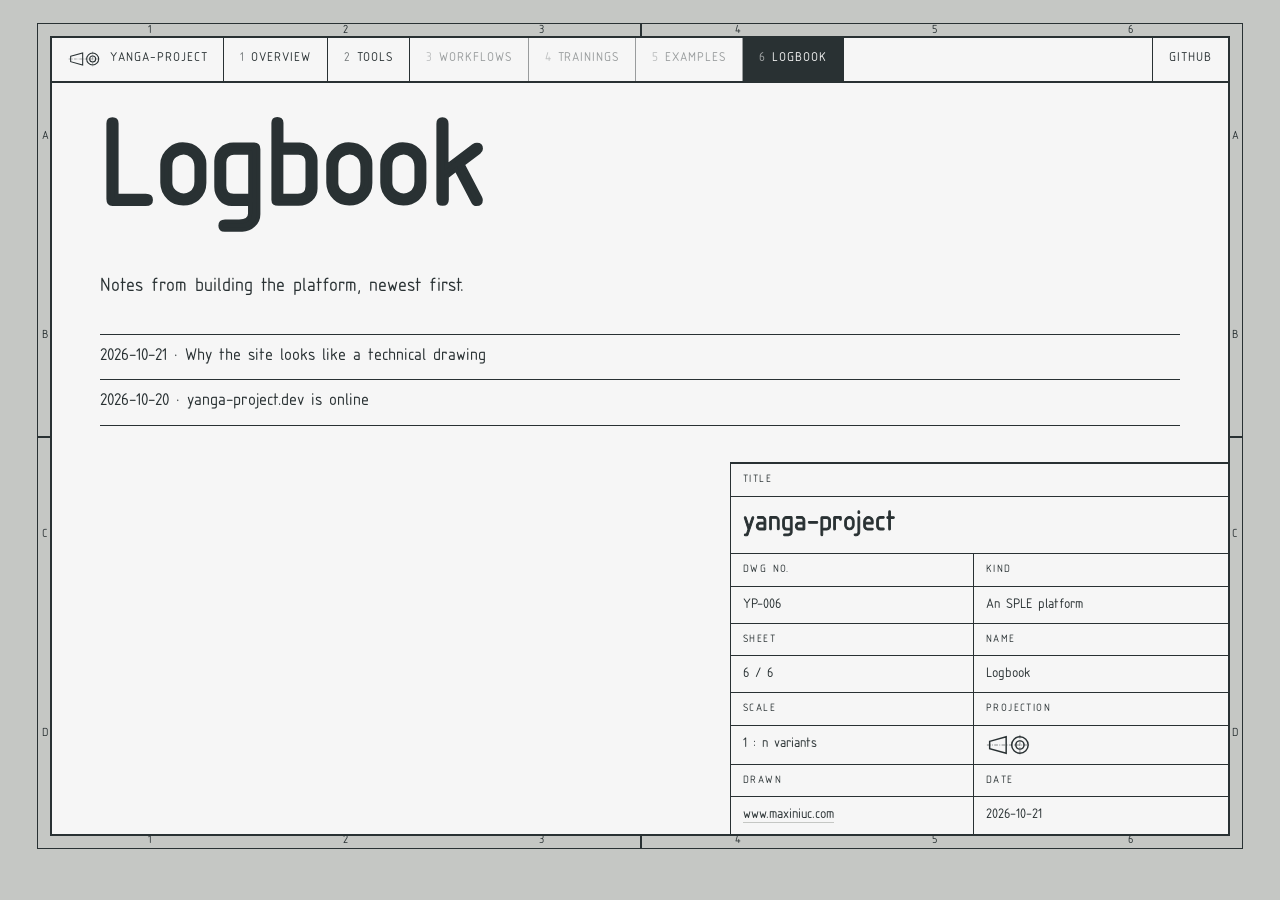
==== logbook.html @ e8eeb4e6 "deploy: a0d599be06879bb6a31e9c701f01dccd35f68ccf" ====
<!doctype html>
<html lang="en">
<head>
<meta charset="utf-8">
<meta name="viewport" content="width=device-width, initial-scale=1">
<title>Logbook · yanga-project</title>
<link rel="icon" href="_static/logo.svg" type="image/svg+xml">
<link rel="stylesheet" href="_static/pygments.css">
<link rel="stylesheet" href="_static/sheet.css">
</head>
<body>
<main class="sheet">
  <div class="zones top"><span>1</span><span>2</span><span>3</span><span>4</span><span>5</span><span>6</span></div>
  <div class="zones under"><span>1</span><span>2</span><span>3</span><span>4</span><span>5</span><span>6</span></div>
  <div class="zones left"><span>A</span><span>B</span><span>C</span><span>D</span></div>
  <div class="zones right"><span>A</span><span>B</span><span>C</span><span>D</span></div>
  <div class="marks" aria-hidden="true"><i></i><i></i><i></i><i></i></div>
  <nav class="index" aria-label="Sheets">
    <a class="home" href="index.html"><img src="_static/logo.svg" alt="">yanga-project</a>
    <a href="index.html"><span class="no">1</span>Overview</a>
    <a href="tools.html"><span class="no">2</span>Tools</a>
    <span class="reserved" title="Not issued yet"><span class="no">3</span>Workflows</span>
    <span class="reserved" title="Not issued yet"><span class="no">4</span>Trainings</span>
    <span class="reserved" title="Not issued yet"><span class="no">5</span>Examples</span>
    <a class="current" href="#"><span class="no">6</span>Logbook</a>
    <a class="gh" href="https://github.com/yanga-project">GitHub</a>
  </nav>

  <div class="page">
  <section id="logbook">
<h1>Logbook</h1>
<p class="lede">Notes from building the platform, newest first.</p>
<div class="toctree-wrapper compound">
<ul>
<li class="toctree-l1"><a class="reference internal" href="logbook/2026-10-21-drawing-set.html">2026-10-21 · Why the site looks like a technical drawing</a></li>
<li class="toctree-l1"><a class="reference internal" href="logbook/2026-10-20-site-online.html">2026-10-20 · yanga-project.dev is online</a></li>
</ul>
</div>
</section>

    <table class="title" aria-label="Title block">
      <tr><th colspan="2">Title</th></tr>
      <tr><td colspan="2" class="big">yanga-project</td></tr>
      <tr><th>Dwg no.</th><th>Kind</th></tr>
      <tr><td>YP-006</td><td>An SPLE platform</td></tr>
      <tr><th>Sheet</th><th>Name</th></tr>
      <tr><td>6 / 6</td><td>Logbook</td></tr>
      <tr><th>Scale</th><th>Projection</th></tr>
      <tr><td>1 : n variants</td><td><img src="_static/logo.svg" alt="First-angle projection"></td></tr>
      <tr><th>Drawn</th><th>Date</th></tr>
      <tr><td><a href="https://www.maxiniuc.com">www.maxiniuc.com</a></td><td>2026-10-21</td></tr>
    </table>
  </div>
</main>
</body>
</html>
---- _static/pygments.css ----
pre { line-height: 125%; }
td.linenos .normal { color: inherit; background-color: transparent; padding-left: 5px; padding-right: 5px; }
span.linenos { color: inherit; background-color: transparent; padding-left: 5px; padding-right: 5px; }
td.linenos .special { color: #000000; background-color: #ffffc0; padding-left: 5px; padding-right: 5px; }
span.linenos.special { color: #000000; background-color: #ffffc0; padding-left: 5px; padding-right: 5px; }
.highlight .hll { background-color: #ffffcc }
.highlight { background: #ffffff; }
---- _static/sheet.css ----
/* Palette: RAL 7035 cabinet grey, RAL 7016 anthracite, RAL 9016 traffic white,
   and the IEC 60073 indicator colours used only for status: blue information. */
/* osifont: lettering after ISO 3098, as used on technical drawings (LGPL3 with font exception). */
@font-face {
  font-family: "osifont";
  src: url("osifont.woff") format("woff");
}
:root {
  --cabinet: #c5c7c4;
  --paper: #f6f6f6;
  --ink: #293133;
  --info: #2271b3;
  /* Two line widths, as in ISO 128: thick for outlines, thin for leaders, rules and frames. */
  --thick: 2px;
  --thin: 1px;
}
* { box-sizing: border-box; }
body {
  margin: 0; background: var(--cabinet); color: var(--ink);
  font-family: "osifont", sans-serif; font-size: 16px; line-height: 1.55;
}
a { color: inherit; }
.sheet {
  width: calc(100% - 72px); max-width: 1180px; margin: 36px auto; background: var(--paper);
  border: var(--thick) solid var(--ink); outline: var(--thin) solid var(--ink); outline-offset: 12px;
  position: relative; padding: 0 48px;
}
/* Zone marks on all four sides of the frame. */
.zones { position: absolute; display: flex; justify-content: space-around; font-size: 11px; line-height: 1; }
.zones.top { left: 0; right: 0; top: -7px; transform: translateY(-50%); }
.zones.under { left: 0; right: 0; bottom: -7px; transform: translateY(50%); }
.zones.left, .zones.right { flex-direction: column; top: 0; bottom: 0; }
.zones.left { left: -7px; transform: translateX(-50%); }
.zones.right { right: -7px; transform: translateX(50%); }
/* Centring marks: short thick lines at the middle of each edge, crossing the margin. */
.marks i { position: absolute; background: var(--ink); }
.marks i:nth-child(1) { left: 50%; top: -14px; width: var(--thick); height: 14px; }
.marks i:nth-child(2) { left: 50%; bottom: -14px; width: var(--thick); height: 14px; }
.marks i:nth-child(3) { top: 50%; left: -14px; height: var(--thick); width: 14px; }
.marks i:nth-child(4) { top: 50%; right: -14px; height: var(--thick); width: 14px; }

/* Sheet index: the site is a drawing set, each page one sheet. */
.index {
  display: flex; margin: 0 -48px; border-bottom: var(--thick) solid var(--ink);
  font-size: 12px; text-transform: uppercase; letter-spacing: .08em;
}
.index > * { padding: 12px 16px; border-right: var(--thin) solid var(--ink); white-space: nowrap; text-decoration: none; }
.index .home { display: flex; align-items: center; gap: 10px; }
.index .home img { height: 16px; }
.index a:hover { box-shadow: inset 0 -3px 0 var(--ink); }
.index .current { background: var(--ink); color: var(--paper); }
.index .reserved { opacity: .45; }
.index .no { opacity: .6; margin-right: 6px; }
.index .gh { margin-left: auto; border-right: 0; border-left: var(--thin) solid var(--ink); }

/* osifont has one weight; titles get a thicker pen, as drawings use wider line widths for titles. */
h1, h2, .title .big { -webkit-text-stroke: .035em currentColor; }
h1 { font-weight: 400; font-size: clamp(44px, 9vw, 116px); line-height: 1; margin: 40px 0 0; letter-spacing: -.02em; }
h2 { font-weight: 400; font-size: 28px; margin: 0; }
.lede { max-width: 620px; font-size: 18px; margin: 36px 0 0; }

.notes { margin-top: 20px; font-size: 13px; }
.notes b { font-weight: 400; letter-spacing: .14em; }
.notes ol { margin: 4px 0 0; padding-left: 22px; }

svg.diagram { width: 100%; height: auto; margin: 36px 0 12px; display: block; }
svg.diagram text { font-family: "osifont", sans-serif; fill: var(--ink); }
.pipe { fill: none; stroke: var(--ink); stroke-width: var(--thick); }
.box { fill: var(--paper); stroke: var(--ink); stroke-width: var(--thick); }
.balloon circle { fill: var(--paper); stroke: var(--ink); stroke-width: var(--thin); }
.balloon line { stroke: var(--ink); stroke-width: var(--thin); }
svg.narrow { display: none; }

table { border-collapse: collapse; font-size: 13px; }
th, td { border-right: var(--thin) solid var(--ink); border-bottom: var(--thin) solid var(--ink); padding: 8px 12px; text-align: left; vertical-align: top; }
th { font-size: 10px; letter-spacing: .14em; text-transform: uppercase; font-weight: 400; }
td a, .detail a { text-decoration: none; border-bottom: var(--thin) solid var(--cabinet); }
td a:hover, .detail a:hover { color: var(--info); border-color: var(--info); }

/* Page content runs full width; the parts list and the title block share the bottom strip side by side. */
.page { display: grid; grid-template-columns: minmax(0, 1.4fr) minmax(0, 1fr); }
.page > section { display: contents; }
.page > section > * { grid-column: 1 / -1; }
.page > section > table.parts { grid-column: 1; align-self: start; margin: 36px 0 0 -48px; }
.page > .title { grid-column: 2; margin: 36px -48px 0 0; border-left: var(--thin) solid var(--ink); }
table.parts, .title { border-top: var(--thick) solid var(--ink); }
.page > section > p, .page > section > section > p { max-width: 720px; }
.title td, .title th { border-right: 0; }
.title td + td, .title th + th { border-left: var(--thin) solid var(--ink); }
.title tr:last-child td { border-bottom: 0; }
.title .big { font-size: 26px; }
.title img { height: 22px; vertical-align: middle; }

/* Detail views on the tools sheet. */
.details { display: grid; grid-template-columns: 1fr 1fr; gap: 32px; margin: 40px 0 12px; }
.detail { border: var(--thick) solid var(--ink); padding: 20px 24px; position: relative; }
.detail .tag { position: absolute; top: -11px; left: 16px; background: var(--paper); padding: 0 8px; font-size: 12px; letter-spacing: .1em; }
.detail p { margin: 10px 0 14px; }
.detail .links { font-size: 13px; }
.detail .links a { margin-right: 14px; }

/* Logbook: the entry list reads like the rows of a log. */
.toctree-wrapper ul { list-style: none; padding: 0; margin: 32px 0 0; border-top: var(--thin) solid var(--ink); }
.toctree-wrapper li { border-bottom: var(--thin) solid var(--ink); }
.toctree-wrapper li a { display: block; padding: 10px 0; text-decoration: none; }
.toctree-wrapper li a:hover { color: var(--info); }
.entry h1 { font-size: clamp(32px, 5vw, 56px); }
.highlight { background: transparent; }
pre { border: var(--thin) solid var(--ink); padding: 12px 16px; overflow-x: auto; font-size: 13px; }

/* The sheet index wraps into rows instead of scrolling once it no longer fits on one line. */
@media (max-width: 900px) {
  .index { flex-wrap: wrap; }
  .index > * { flex: 1 1 auto; border-bottom: var(--thin) solid var(--ink); margin-bottom: -1px; }
  .index .home { flex-basis: 100%; }
  .index .gh { margin-left: 0; border-left: 0; }
}
@media (max-width: 760px) {
  .sheet { width: auto; margin: 16px; padding: 0 16px; outline: 0; }
  .zones, .marks { display: none; }
  .index { margin: 0 -16px; }
  .page { grid-template-columns: minmax(0, 1fr); }
  .page > section > table.parts, .page > .title { grid-column: 1; margin: 36px -16px 0; border-left: 0; }
  .page > .title { margin-top: 0; }
  .details { grid-template-columns: minmax(0, 1fr); }
  svg.wide { display: none; }
  svg.narrow { display: block; max-width: 420px; margin-left: auto; margin-right: auto; }
}
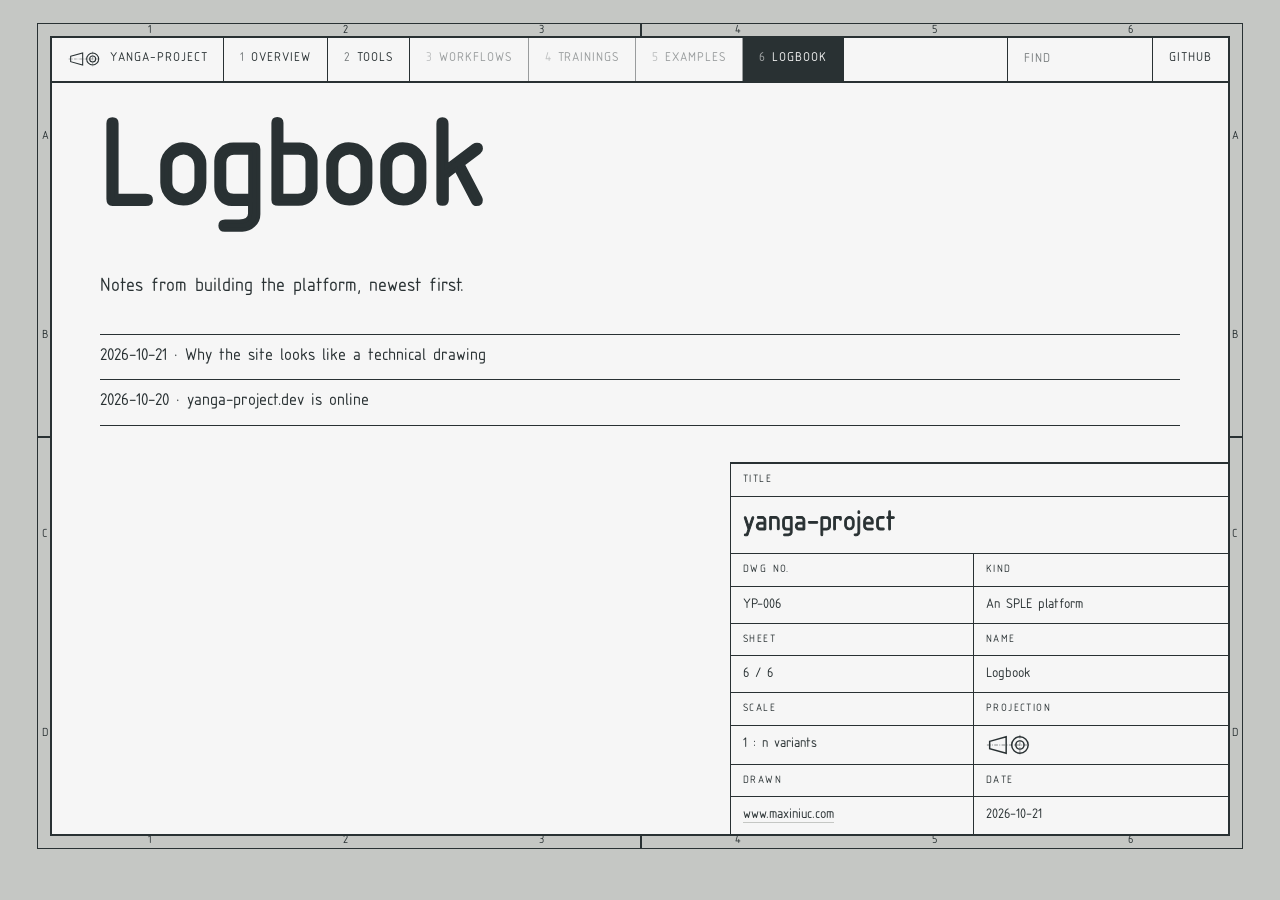
==== commit a98a89d7: "deploy: 1490d39fd5fec1b96684ddb81d3cf60980b4d3b3" ====
--- a/logbook.html
+++ b/logbook.html
@@ -1,5 +1,5 @@
 <!doctype html>
-<html lang="en">
+<html lang="en" data-content_root="./">
 <head>
 <meta charset="utf-8">
 <meta name="viewport" content="width=device-width, initial-scale=1">
@@ -7,6 +7,9 @@
 <link rel="icon" href="_static/logo.svg" type="image/svg+xml">
 <link rel="stylesheet" href="_static/pygments.css">
 <link rel="stylesheet" href="_static/sheet.css">
+<script src="_static/documentation_options.js?v=5929fcd5"></script>
+<script src="_static/doctools.js?v=fd6eb6e6"></script>
+<script src="_static/sphinx_highlight.js?v=6ffebe34"></script>
 </head>
 <body>
 <main class="sheet">
@@ -23,10 +26,14 @@
     <span class="reserved" title="Not issued yet"><span class="no">4</span>Trainings</span>
     <span class="reserved" title="Not issued yet"><span class="no">5</span>Examples</span>
     <a class="current" href="#"><span class="no">6</span>Logbook</a>
+    <form class="find" action="search.html" method="get">
+      <input type="search" name="q" placeholder="Find" aria-label="Search the site">
+    </form>
     <a class="gh" href="https://github.com/yanga-project">GitHub</a>
   </nav>
 
-  <div class="page">
+  <div class="page" role="main">
+  
   <section id="logbook">
 <h1>Logbook</h1>
 <p class="lede">Notes from building the platform, newest first.</p>
@@ -37,6 +44,7 @@
 </ul>
 </div>
 </section>
+
 
     <table class="title" aria-label="Title block">
       <tr><th colspan="2">Title</th></tr>
@@ -52,5 +60,10 @@
     </table>
   </div>
 </main>
+<script>
+  // Show the search words of a result page in the search box. Runs before sphinx_highlight.js removes them from the address.
+  const highlight = new URLSearchParams(window.location.search).get("highlight");
+  if (highlight) document.querySelector(".find input").value = highlight;
+</script>
 </body>
 </html>
--- a/_static/sheet.css
+++ b/_static/sheet.css
@@ -51,7 +51,23 @@
 .index .current { background: var(--ink); color: var(--paper); }
 .index .reserved { opacity: .45; }
 .index .no { opacity: .6; margin-right: 6px; }
-.index .gh { margin-left: auto; border-right: 0; border-left: var(--thin) solid var(--ink); }
+.index .find { margin-left: auto; padding: 0; border-left: var(--thin) solid var(--ink); }
+.index .find input {
+  height: 100%; width: 12em; padding: 12px 16px; border: 0; background: transparent; color: inherit;
+  font: inherit;
+}
+.index .find input::placeholder { color: inherit; opacity: .6; text-transform: uppercase; letter-spacing: .08em; }
+.index .find input:focus { outline: 0; box-shadow: inset 0 -3px 0 var(--ink); }
+.index .gh { border-right: 0; }
+/* searchtools.js adds a "Search Results" heading under the page's own "Search" title. */
+#search-results > h2 { display: none; }
+/* Search words on the opened page. In a diagram sphinx_highlight.js puts a rect behind the whole label. */
+span.highlighted { background: var(--ink); color: var(--paper); }
+svg rect.highlighted { fill: var(--ink); }
+svg rect.highlighted + text { fill: var(--paper); }
+#search-results ul { list-style: none; padding: 0; }
+#search-results li { padding: 10px 0; border-bottom: var(--thin) solid var(--ink); }
+#search-results li p { margin: 4px 0 0; font-size: 13px; }
 
 /* osifont has one weight; titles get a thicker pen, as drawings use wider line widths for titles. */
 h1, h2, .title .big { -webkit-text-stroke: .035em currentColor; }
@@ -79,6 +95,7 @@
 
 /* Page content runs full width; the parts list and the title block share the bottom strip side by side. */
 .page { display: grid; grid-template-columns: minmax(0, 1.4fr) minmax(0, 1fr); }
+.page > * { grid-column: 1 / -1; }
 .page > section { display: contents; }
 .page > section > * { grid-column: 1 / -1; }
 .page > section > table.parts { grid-column: 1; align-self: start; margin: 36px 0 0 -48px; }
@@ -113,7 +130,7 @@
   .index { flex-wrap: wrap; }
   .index > * { flex: 1 1 auto; border-bottom: var(--thin) solid var(--ink); margin-bottom: -1px; }
   .index .home { flex-basis: 100%; }
-  .index .gh { margin-left: 0; border-left: 0; }
+  .index .find { margin-left: 0; border-left: 0; }
 }
 @media (max-width: 760px) {
   .sheet { width: auto; margin: 16px; padding: 0 16px; outline: 0; }
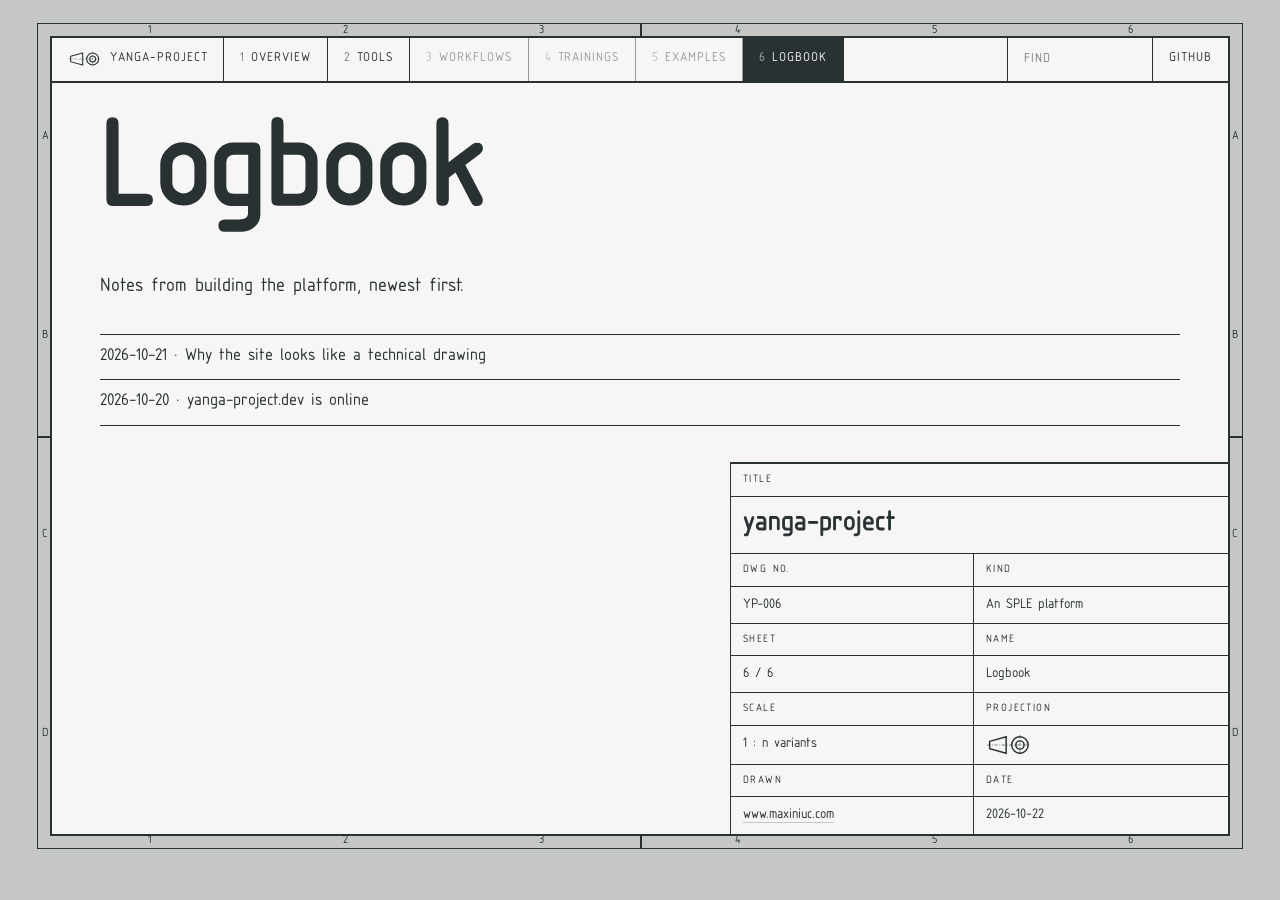
==== commit 866ddd0b: "deploy: b5ae88fbd3dc0198743c88d69fc058ba64d5386b" ====
--- a/logbook.html
+++ b/logbook.html
@@ -56,7 +56,7 @@
       <tr><th>Scale</th><th>Projection</th></tr>
       <tr><td>1 : n variants</td><td><img src="_static/logo.svg" alt="First-angle projection"></td></tr>
       <tr><th>Drawn</th><th>Date</th></tr>
-      <tr><td><a href="https://www.maxiniuc.com">www.maxiniuc.com</a></td><td>2026-10-21</td></tr>
+      <tr><td><a href="https://www.maxiniuc.com">www.maxiniuc.com</a></td><td>2026-10-22</td></tr>
     </table>
   </div>
 </main>
